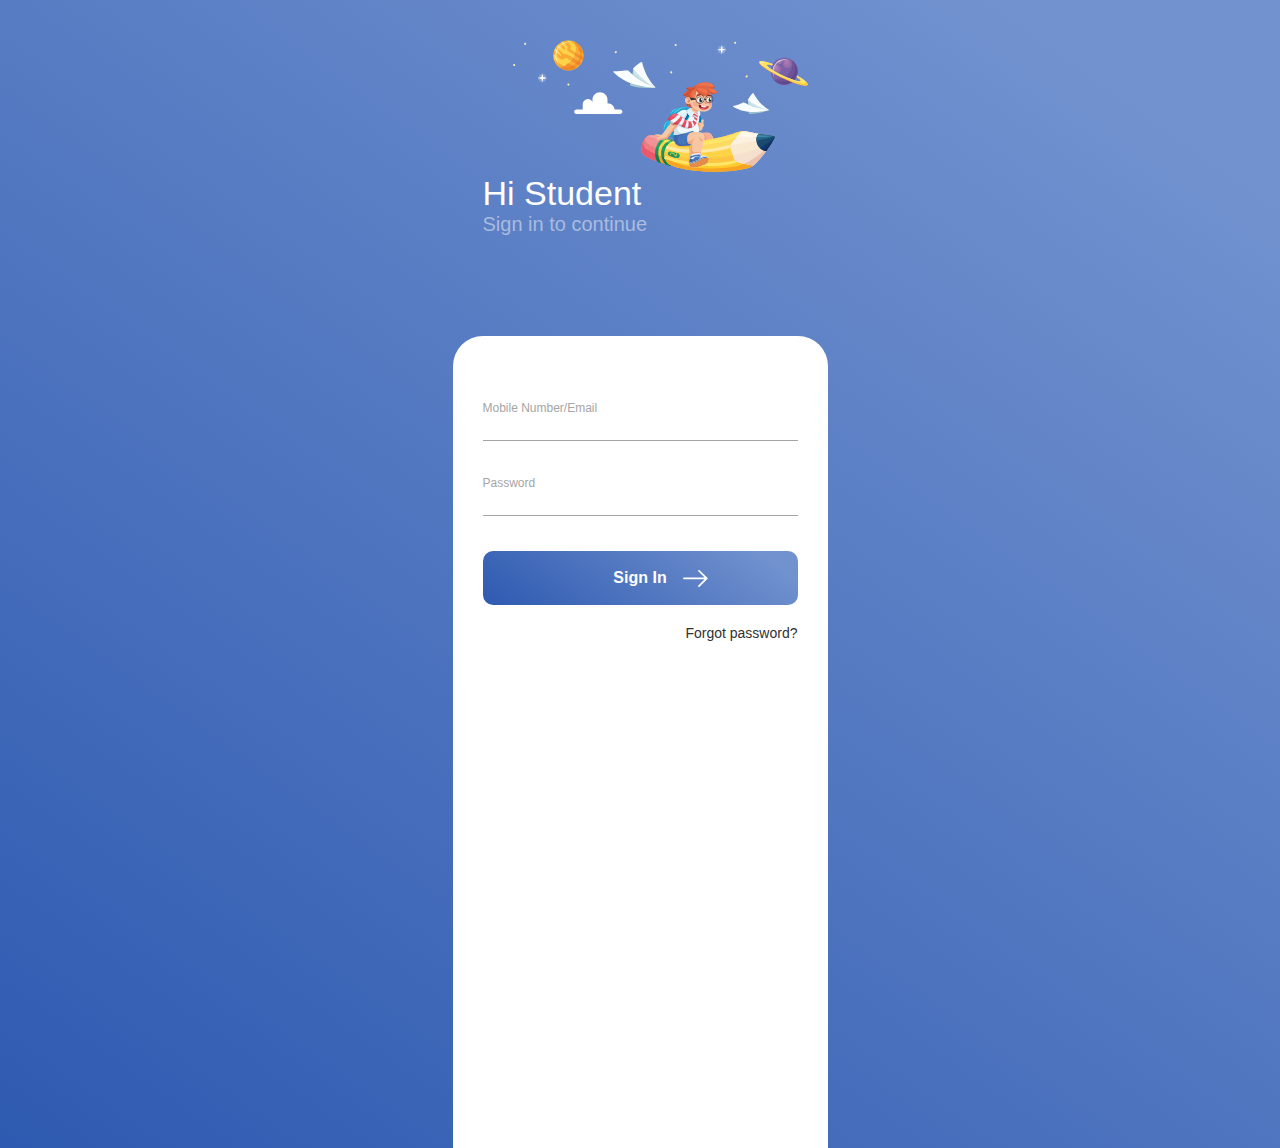
==== 02_splash.html @ 827640b1 "Add files via upload" ====
<!DOCTYPE html>
<html lang="es">
<head>
    <meta charset="UTF-8">
    <meta http-equiv="X-UA-Compatible" content="IE=edge">
    <meta name="viewport" content="width=device-width, initial-scale=1.0">

    <link rel="stylesheet" href="css/general.css">
    <link rel="stylesheet" href="">

    <title>xd</title>
</head>
<body>
    <div class="caja_inicio">
        <img src="img/vector.svg" alt="" class="img_pequeña">
        <p class="texto_saludo">Hi Student</p>
        <p class="sign_continue">Sign in to continue</p>

        <section>
            <form action="" class="formulario">
                <label class="label">
                    Mobile Number/Email
                    <input type="email" placeholder="">

                </label>
                <label class="label">
                    Password
                    <input type="password">

                </label>
                <button class="btn_sign">
                    Sign In
                    <img src="img/right.svg" alt="">
                </button>
                <label class="password">Forgot password?</label>
            </form>
        </section>
    </div>
</body>
</html>
---- css/general.css ----
*{
    margin: 0;
    padding: 0;
    box-sizing: border-box;
}
body{
    background: linear-gradient(35.54deg, #2855AE -7.25%, #7292CF 90.75%);
}
html{
    font-size: 10px; /* unidades REM */
    font-family: var(--fuente-1);
}
:root{
    /* Paleta de colores */
    --color-1: #345FB4;
    --color-2: #6789CA;
    --color-3: #313131;
    --color-4: #777777;
    --color-5: #A5A5A5; 
 
    /* Tamaño de textos en forma descendente */
    --texto-1: 3.4rem;
    --texto-2: 2rem;
    --texto-3: 1.6rem;
    --texto-4: 1.5rem;
    --texto-5: 1.2rem;  
    
    /* Familia tipográfica */
    --fuente-1: 'Source Sans Pro', sans-serif;
    --fuente-2: 'Bebas Neue', cursive;
}

/* Dimensiones de cajas */

.caja_inicio{
    width: 37.5rem;
    height: auto;
    margin: auto;
}

.logo_ERP{
    width: 12rem;
    height: 6rem;
    margin-left: 20rem;
    position: absolute;
}

.img_niño{
    width: 37.5rem;
    height: 32.5rem;
    margin-top: 48.2rem;
}
.caja_inicio section{
    margin: 10rem 0rem 0rem 0rem;
    width: 37.5rem;
    height: 81.2rem;
    background-color: #fff;
    padding: 3rem;

    display: flex;
    flex-direction: column;

    border-top-left-radius: 3rem;
    border-top-right-radius: 3rem;

}
.formulario{
    display: flex;
    flex-direction: column;
    max-width: 31.5rem;
    margin: auto;
    margin: 3.5rem 0rem 0rem 0rem;
}
.formulario_lb{
    font-size: 1.2rem;
    color: #A5A5A5;

    display: flex;
    flex-direction: column;
    margin-bottom: 3.5rem;
}
.caja_inicio section label{
    display: flex;
    flex-direction: column;
}
.formulario_lb input {
    width: 100%;
    border: none;
    border-bottom: 1px solid #A5A5A5;
    margin-top: 1rem;
}
.img_pequeña{
    margin: 4rem 0rem 0rem 6rem;
}
.texto_saludo{
    font-size: var(--texto-1);
    color: #fff;
    margin-left: 3rem;
}
.sign_continue{
    color: rgba(255, 255, 255, 0.472);
    font-size: var(--texto-2);
    margin-left: 3rem;
}
.formulario{
    display: flex;
    flex-direction: column;
    max-width: 31.5rem;
    margin: auto;
    margin: 3.5rem 0rem 0rem 0rem;
}
.label{
    font-size: 1.2rem;
    color: #A5A5A5;

    display: flex;
    flex-direction: column;
    margin-bottom: 3.5rem;
}
.label input{
    width: 100%;
    border: none;
    border-bottom: 1px solid #A5A5A5;
    margin-top: 1rem;
}
.formulario button{
    height: 5.4rem;
    background: linear-gradient(35.54deg, #2855AE -7.25%, #7292CF 90.75%);
    border-radius: 1rem;
    color: #fff;
    font-size: 16px;
    font-weight: 600;
    border-style: none;
    cursor: pointer;

    display: flex;
    flex-direction: row;
    justify-content: center;
    align-items: center;
}
.formulario button img{
    width: 2.5rem;
    margin-left: 11rem;
    position: absolute;
}
.password{
    color: #313131;
    font-size: 14px;

    margin-top: 2rem;
    align-self: flex-end;
}
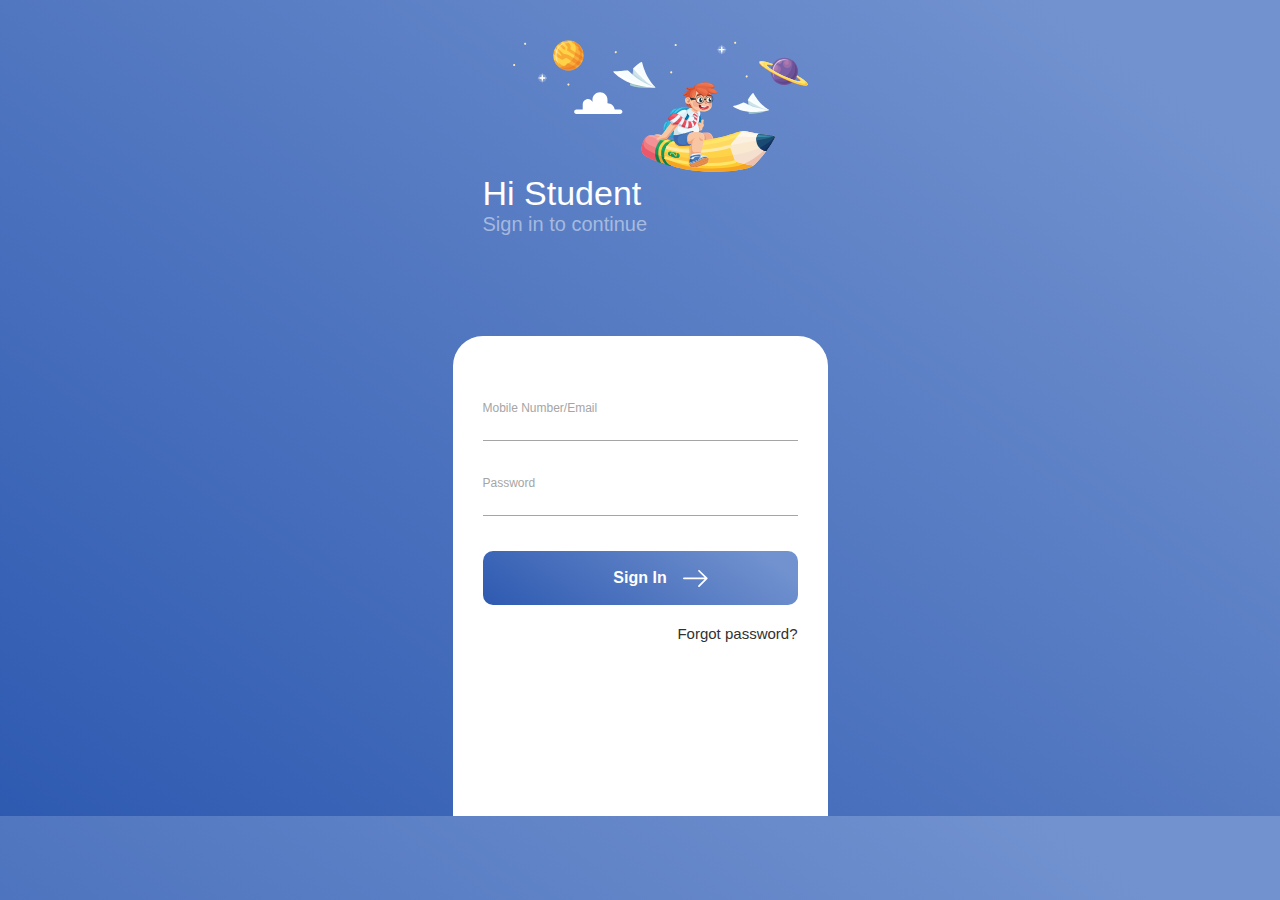
==== commit f958e763: "Add files via upload" ====
--- a/02_splash.html
+++ b/02_splash.html
@@ -8,7 +8,7 @@
     <link rel="stylesheet" href="css/general.css">
     <link rel="stylesheet" href="">
 
-    <title>xd</title>
+    <title>02_login</title>
 </head>
 <body>
     <div class="caja_inicio">
--- a/css/general.css
+++ b/css/general.css
@@ -41,7 +41,8 @@
 .logo_ERP{
     width: 12rem;
     height: 6rem;
-    margin-left: 20rem;
+    margin-left: 13rem;
+    margin-top: 15rem;
     position: absolute;
 }
 
@@ -53,7 +54,7 @@
 .caja_inicio section{
     margin: 10rem 0rem 0rem 0rem;
     width: 37.5rem;
-    height: 81.2rem;
+    height: 48rem;
     background-color: #fff;
     padding: 3rem;
 
@@ -73,7 +74,7 @@
 }
 .formulario_lb{
     font-size: 1.2rem;
-    color: #A5A5A5;
+    color: var(--color-5);
 
     display: flex;
     flex-direction: column;
@@ -86,7 +87,7 @@
 .formulario_lb input {
     width: 100%;
     border: none;
-    border-bottom: 1px solid #A5A5A5;
+    border-bottom: 1px solid var(--color-5);
     margin-top: 1rem;
 }
 .img_pequeña{
@@ -111,7 +112,7 @@
 }
 .label{
     font-size: 1.2rem;
-    color: #A5A5A5;
+    color: var(--color-5);
 
     display: flex;
     flex-direction: column;
@@ -120,7 +121,7 @@
 .label input{
     width: 100%;
     border: none;
-    border-bottom: 1px solid #A5A5A5;
+    border-bottom: 1px solid var(--color-5);
     margin-top: 1rem;
 }
 .formulario button{
@@ -144,8 +145,8 @@
     position: absolute;
 }
 .password{
-    color: #313131;
-    font-size: 14px;
+    color: var(--color-3);
+    font-size: var(--texto-4);
 
     margin-top: 2rem;
     align-self: flex-end;
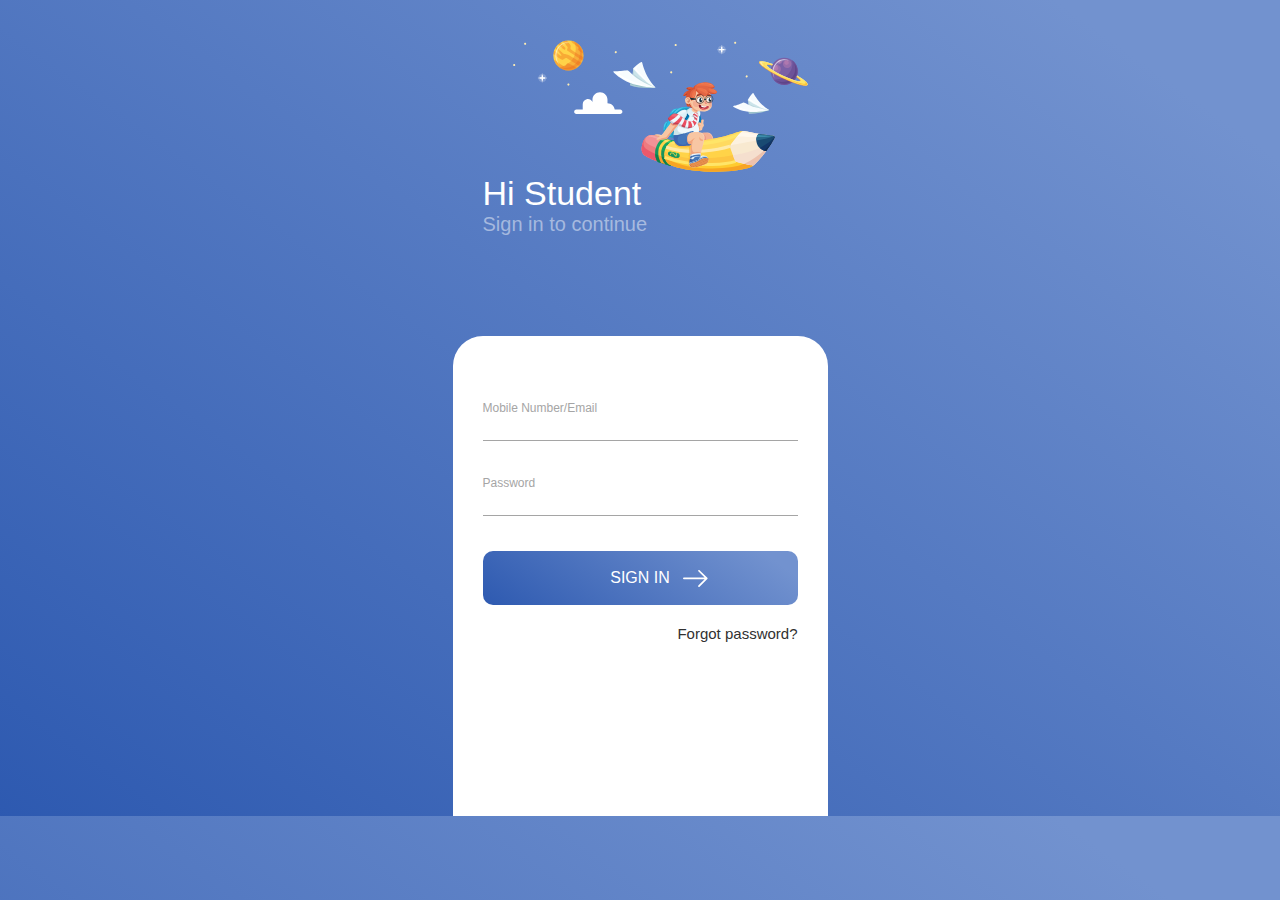
==== commit e1e65807: "Add files via upload" ====
--- a/02_splash.html
+++ b/02_splash.html
@@ -7,6 +7,7 @@
 
     <link rel="stylesheet" href="css/general.css">
     <link rel="stylesheet" href="">
+    <link rel="stylesheet" href="css/IPad.css" media="(max-width: 768px)">
 
     <title>02_login</title>
 </head>
@@ -29,7 +30,7 @@
 
                 </label>
                 <button class="btn_sign">
-                    Sign In
+                    SIGN IN
                     <img src="img/right.svg" alt="">
                 </button>
                 <label class="password">Forgot password?</label>
--- a/css/general.css
+++ b/css/general.css
@@ -39,28 +39,25 @@
 }
 
 .logo_ERP{
-    width: 12rem;
-    height: 6rem;
-    margin-left: 13rem;
-    margin-top: 15rem;
+    width: 30rem;
+    height: 8rem;
+    margin: 15rem 0rem 0rem 4rem;
     position: absolute;
 }
 
 .img_niño{
     width: 37.5rem;
     height: 32.5rem;
-    margin-top: 48.2rem;
+    margin-top: 46.4rem;
 }
 .caja_inicio section{
-    margin: 10rem 0rem 0rem 0rem;
     width: 37.5rem;
     height: 48rem;
+    padding: 3rem;
+    margin: 10rem 0rem 0rem 0rem;
     background-color: #fff;
-    padding: 3rem;
-
     display: flex;
     flex-direction: column;
-
     border-top-left-radius: 3rem;
     border-top-right-radius: 3rem;
 
@@ -129,10 +126,8 @@
     background: linear-gradient(35.54deg, #2855AE -7.25%, #7292CF 90.75%);
     border-radius: 1rem;
     color: #fff;
-    font-size: 16px;
-    font-weight: 600;
+    font-size: var(--texto-3);
     border-style: none;
-    cursor: pointer;
 
     display: flex;
     flex-direction: row;
--- a/css/IPad.css
+++ b/css/IPad.css
@@ -0,0 +1,13 @@
+.caja_inicio{
+    height: 1024px;
+}
+.img_niño{
+    width: 45rem;
+    height: 45rem;
+    margin: 50rem 0rem 0rem 0rem;
+}
+.logo_ERP{
+    width: 40rem;
+    height: 15rem;
+    margin: 8rem 0rem 3rem 0rem;
+}
